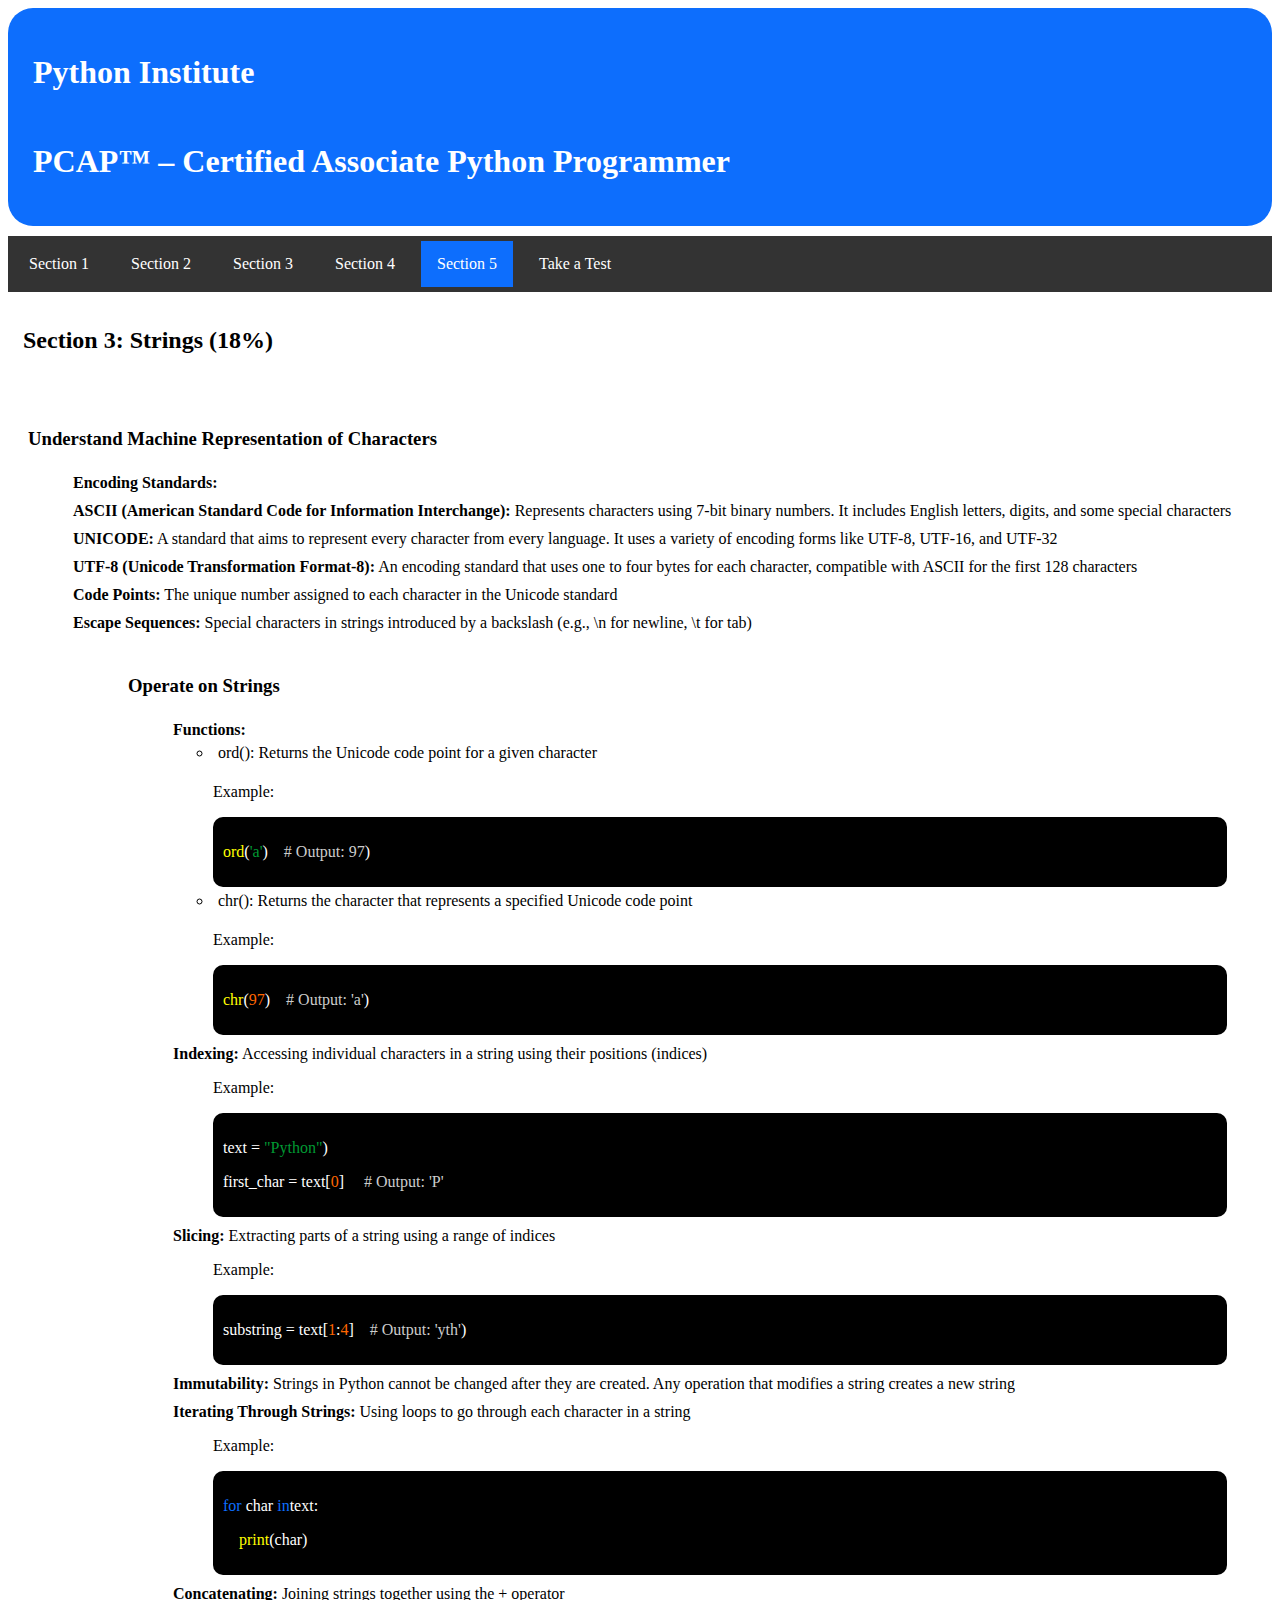
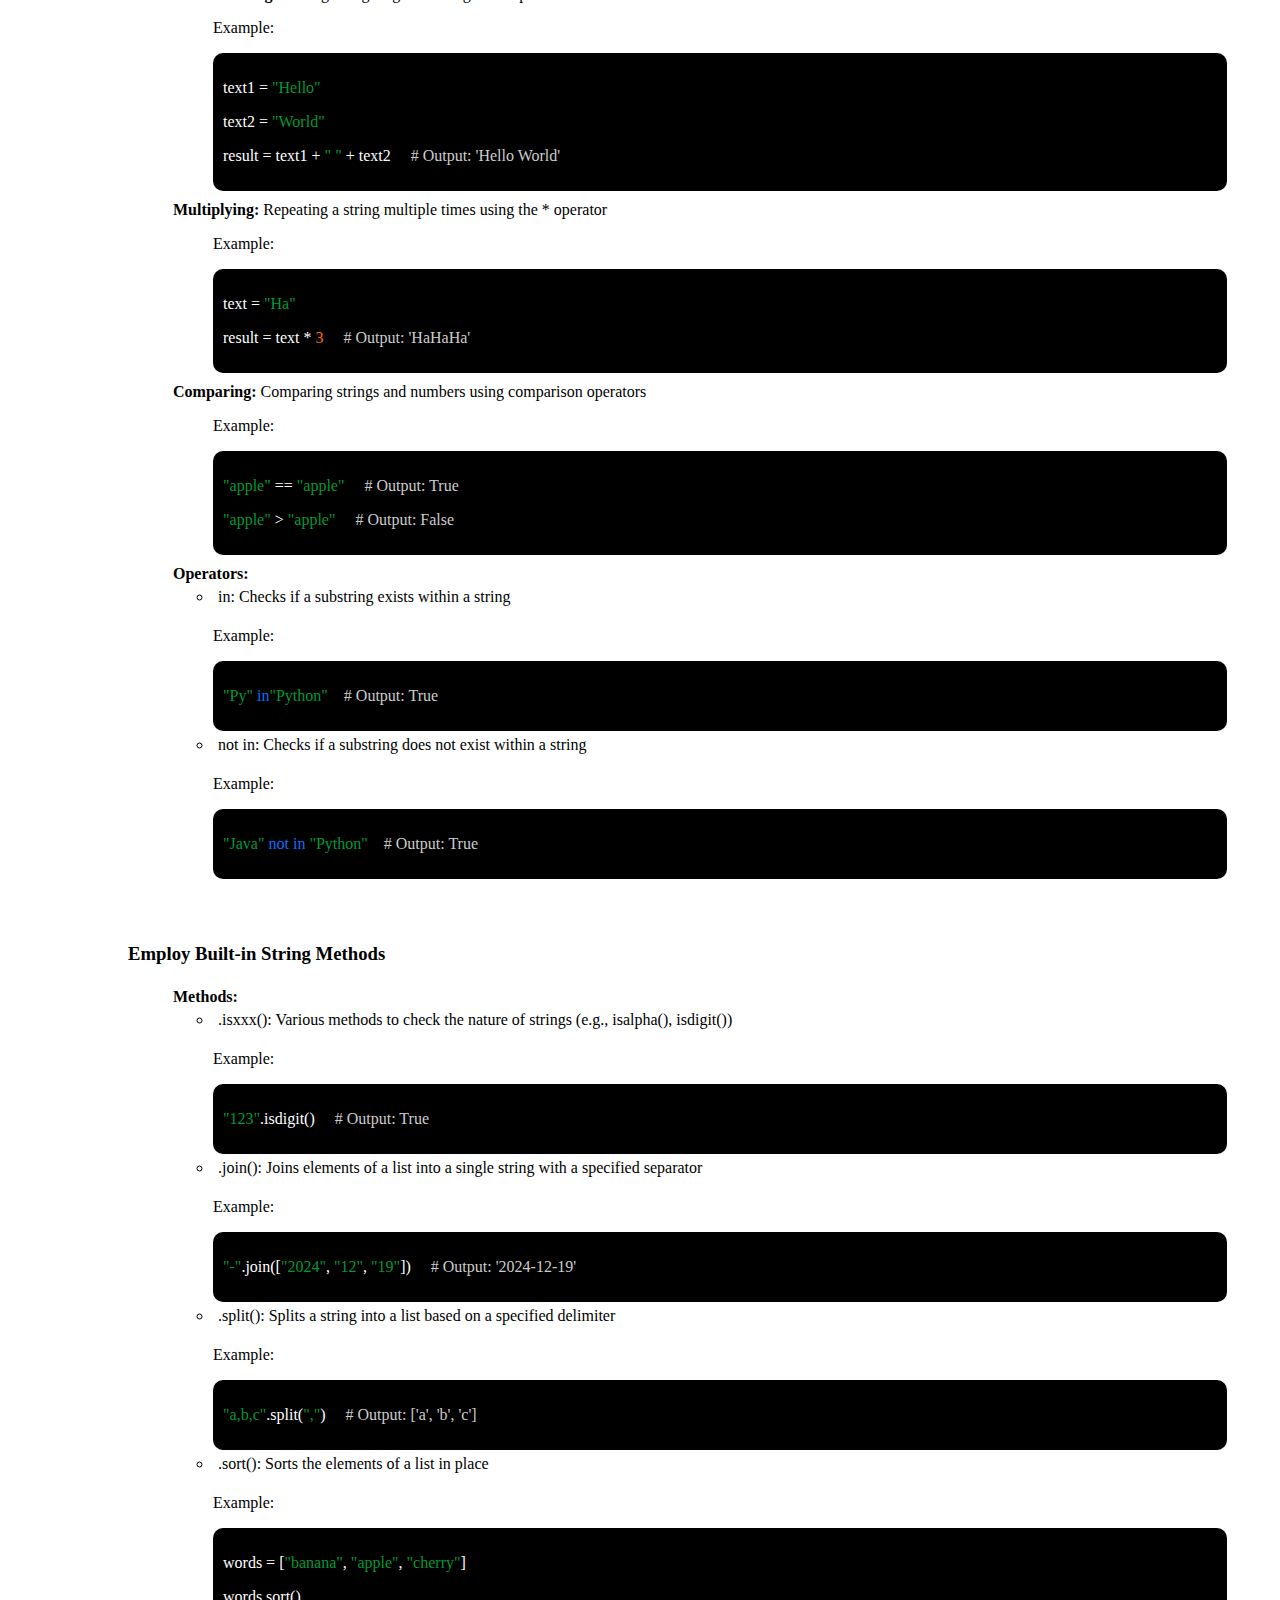
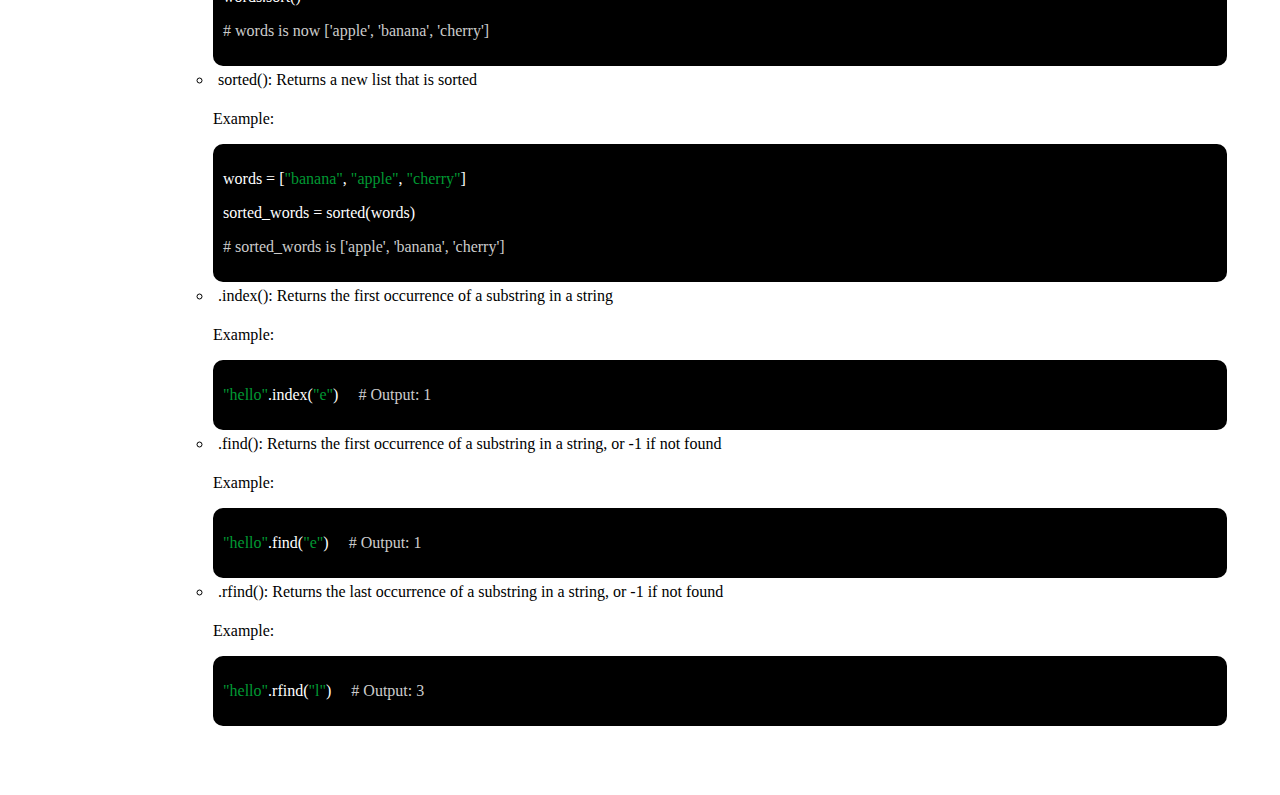
==== section3.html @ e67885c0 "Add files via upload" ====
<!DOCTYPE html>
<html lang="en">
<head>
  <meta charset="UTF-8">
  <meta name="viewport" content="width=device-width, initial-scale=1.0">
  <title>PCAP Index</title>
  <link rel="stylesheet" href="style.css">
</head>
<body>
	<div class = "heading">
		<h1>Python Institute</h1>
		<h1>PCAP™ – Certified Associate Python Programmer</h1>
	</div>
	<div class="nav_div">
		<ul class="nav_ul">
			<li class="nav_li"><a href="index.html">Section 1</a></li>
			<li class="nav_li"><a href="section2.html">Section 2</a></li>
			<li class="nav_li"><a href="section3.html">Section 3</a></li>
			<li class="nav_li"><a href="section4.html">Section 4</a></li>
			<li class="nav_li"><a href="section5.html" class="active">Section 5</a></li>
			<li class="nav_li"><a href="questions.html">Take a Test</a></li>
		</ul>
	</div>
	
	<div>
		<h2>Section 3: Strings (18%)</h2>
		<div>
			<div class="section_notes">
				<h3>Understand Machine Representation of Characters</h3>
				<ul>
					<li><b>Encoding Standards:</b>
						<li><b>ASCII (American Standard Code for Information Interchange):</b> Represents characters using 7-bit binary numbers. It includes English letters, digits, and some special characters</li>
						<li><b>UNICODE:</b> A standard that aims to represent every character from every language. It uses a variety of encoding forms like UTF-8, UTF-16, and UTF-32</li>
						<li><b>UTF-8 (Unicode Transformation Format-8):</b> An encoding standard that uses one to four bytes for each character, compatible with ASCII for the first 128 characters</li>
						<li><b>Code Points:</b> The unique number assigned to each character in the Unicode standard</li>
						<li><b>Escape Sequences:</b> Special characters in strings introduced by a backslash (e.g., \n for newline, \t for tab)</li>
					</li>
				<ul>
			<div class="section_notes">
				<h3>Operate on Strings</h3>
				<ul>
					<li><b>Functions:</b>
						<ul>
							<li class="sub_list">ord(): Returns the Unicode code point for a given character</li>
							<p>Example:</p>
							<div class="code_example">
								<p><span class="yellow_font">ord</span>(<span class="green_font">'a'</span>)<span class="grey_font">&emsp;# Output: 97</span>)</p>
							</div>	
							<li class="sub_list">chr(): Returns the character that represents a specified Unicode code point</li>
							<p>Example:</p>
							<div class="code_example">
								<p><span class="yellow_font">chr</span>(<span class="orange_font">97</span>)<span class="grey_font">&emsp;# Output: 'a'</span>)</p>
							</div>
						</ul>
					</li>
					<li><b>Indexing:</b> Accessing individual characters in a string using their positions (indices)
						<ul>
							<p>Example:</p>
							<div class="code_example">
								<p>text = <span class="green_font">"Python"</span>)</p>
								<p>first_char = text[<span class="orange_font">0</span>] &emsp;<span class="grey_font"># Output: 'P'</span>
							</div>
						</ul>
					</li>
					<li><b>Slicing:</b> Extracting parts of a string using a range of indices
						<ul>
							<p>Example:</p>
							<div class="code_example">
								<p>substring = text[<span class="orange_font">1</span>:<span class="orange_font">4</span>]<span class="grey_font">&emsp;# Output: 'yth'</span>)</p>
							</div>
						</ul>
					</li>
					<li><b>Immutability:</b> Strings in Python cannot be changed after they are created. Any operation that modifies a string creates a new string</li>
					<li><b>Iterating Through Strings:</b> Using loops to go through each character in a string
						<ul>
							<p>Example:</p>
							<div class="code_example">
								<p><span class="blue_font">for</span> char<span class="blue_font"> in</span>text:</p>
								<p>&emsp;<span class="yellow_font">print</span>(char)</p>
							</div>
						</ul>
					<li><b>Concatenating:</b> Joining strings together using the + operator
						<ul>
							<p>Example:</p>
							<div class="code_example">
								<p>text1 = <span class="green_font">"Hello"</p>
								<p>text2 = <span class="green_font">"World"</p>
								<p>result = text1 + <span class="green_font">" "</span> + text2 &emsp;<span class="grey_font"># Output: 'Hello World'</span></p>
							</div>
						</ul>
					</li>
					<li><b>Multiplying:</b> Repeating a string multiple times using the * operator
						<ul>
							<p>Example:</p>
							<div class="code_example">
								<p>text = <span class="green_font">"Ha"</span></p>
								<p>result = text * <span class="orange_font">3 &emsp;</span><span class="grey_font"># Output: 'HaHaHa'</span></p>
							</div>
						</ul>
					</li>
					<li><b>Comparing:</b> Comparing strings and numbers using comparison operators
						<ul>
							<p>Example:</p>
							<div class="code_example">
								<p><span class="green_font">"apple"</span> == <span class="green_font">"apple"</span> &emsp;<span class="grey_font"># Output: True</span></p>
								<p><span class="green_font">"apple"</span> > <span class="green_font">"apple"</span> &emsp;<span class="grey_font"># Output: False</span></p>
							</div>
						</ul>
					</li>
					<li><b>Operators:</b>
						<ul>
							<li class="sub_list">in: Checks if a substring exists within a string</li>
							<p>Example:</p>
							<div class="code_example">
								<p><span class="green_font">"Py"</span><span class="blue_font"> in</span><span class="green_font">"Python"</span><span class="grey_font">&emsp;# Output: True</span></p>
							</div>	
							<li class="sub_list">not in: Checks if a substring does not exist within a string</li>
							<p>Example:</p>
							<div class="code_example">
								<p><span class="green_font">"Java"</span><span class="blue_font"> not in</span><span class="green_font"> "Python"</span><span class="grey_font">&emsp;# Output: True</span></p>
							</div>
						</ul>
					</li>
				</ul>
			</div>	
			<div class="section_notes">
				<h3>Employ Built-in String Methods</h3>
				<ul>
					<li><b>Methods:</b> 
						<ul>
							<li class="sub_list">.isxxx(): Various methods to check the nature of strings (e.g., isalpha(), isdigit())</li>
							<p>Example:</p>
							<div class="code_example">
								<p><span class="green_font">"123"</span>.isdigit() &emsp;<span class="grey_font"># Output: True</span></p>
							</div>
							<li class="sub_list">.join(): Joins elements of a list into a single string with a specified separator</li>
							<p>Example:</p>
							<div class="code_example">
								<p><span class="green_font">"-"</span>.join([<span class="green_font">"2024"</span>, <span class="green_font">"12"</span>, <span class="green_font">"19"</span>]) &emsp;<span class="grey_font"># Output: '2024-12-19'</span></p>
							</div>
							<li class="sub_list">.split(): Splits a string into a list based on a specified delimiter</li>
							<p>Example:</p>
							<div class="code_example">
								<p><span class="green_font">"a,b,c"</span>.split(<span class="green_font">","</span>) &emsp;<span class="grey_font"># Output: ['a', 'b', 'c']</span></p>
							</div>	
							<li class="sub_list">.sort(): Sorts the elements of a list in place</li>
							<p>Example:</p>
							<div class="code_example">
								<p>words = [<span class="green_font">"banana"</span>, <span class="green_font">"apple"</span>, <span class="green_font">"cherry"</span>]</p>
								<p>words.sort()</p>
								<p><span class="grey_font"># words is now ['apple', 'banana', 'cherry']</span></p>
							</div>
							<li class="sub_list">sorted(): Returns a new list that is sorted</li>
							<p>Example:</p>
							<div class="code_example">
								<p>words = [<span class="green_font">"banana"</span>, <span class="green_font">"apple"</span>, <span class="green_font">"cherry"</span>]</p>
								<p>sorted_words = sorted(words)</p>
								<p><span class="grey_font"># sorted_words is ['apple', 'banana', 'cherry']</span></p>
							</div>	
							<li class="sub_list">.index(): Returns the first occurrence of a substring in a string</li>
							<p>Example:</p>
							<div class="code_example">
								<p><span class="green_font">"hello"</span>.index(<span class="green_font">"e"</span>) &emsp;<span class="grey_font"># Output: 1</span></p>
							</div>	
							<li class="sub_list">.find(): Returns the first occurrence of a substring in a string, or -1 if not found</li>
							<p>Example:</p>
							<div class="code_example">
								<p><span class="green_font">"hello"</span>.find(<span class="green_font">"e"</span>) &emsp;<span class="grey_font"># Output: 1</span></p>
							</div>	
							<li class="sub_list">.rfind(): Returns the last occurrence of a substring in a string, or -1 if not found</li>
							<p>Example:</p>
							<div class="code_example">
								<p><span class="green_font">"hello"</span>.rfind(<span class="green_font">"l"</span>) &emsp;<span class="grey_font"># Output: 3</span></p>
							</div>								
						</ul>
					</li>
				</ul>
			</div>					
		<div>
	</div>
</body>
</html>
---- style.css ----
body {
	font-family: Verdana;
	}
	
.heading {
	font-family: Verdana;
	color: #FFFFFF;
	background-color: #0D6EFD;
	padding: 10px;
	border-radius: 25px;
	}

h1, h2 {
	padding: 15px;
	}

table {
	padding: 15px;
	}

th {
	font-weight: bold;
	padding: 15px;
	padding-top: 5px;
	text-align: left;
	}
	
td {
	padding: 15px;
	padding-top: 5px;
	text-align: left;
	}

.question-container {
    margin-bottom: 20px;
}
	
ul {
	list-style-type: none;
	}
	
li {
	padding: 5px;
	}

input[type=radio] { 
	margin-right: 20px; 
	}
	
input[type=checkbox] { 
	margin-right: 20px; 
	}
	
img {
    max-width: 100%;
    height: auto;
}
	
.href_button {
	font-size: 16px;
	font-family: Verdana;
	text-align:center;
	color: #FFFFFF;
	background-color: #0D6EFD;
	padding: 10px;	
	border-radius: 10px;
	display: block; 
	margin: 10px auto; 	
	}

.code_example {
	color: #FFFFFF;
	background-color: #000000;
	border-radius: 10px;
	padding: 10px;
	}
	
.blue_font {
	color: #0D6EFD;
	}

.yellow_font {
	color: #FFFF00;
	}
	
.orange_font {
	color: #FF6600;
	}
	
.grey_font {
	color: #CCCCCC;
	}

.green_font {
	color: #009933;
	}
	
.purple_font {
	color: #3333CC;
	}
	
.section_notes {
	padding: 20px;
	}	

.nav_div {
	margin: 10px auto;
	}
	
.nav_ul {
	list-style-type: none;
	margin: 0;
	padding: 0;
	overflow: hidden;
	background-color: #333;	
	}
	
.nav_li {
	float: left;
	}
	
.nav_li a {
	display: block;
    color: white;
    text-align: center;
    padding: 14px 16px;
    text-decoration: none;
	}
	
/* Change the link color to #111 (black) on hover */
.nav_li a:hover {
  background-color: #111;
	}
	
/* Change color of active nav link */
.active {
  background-color: #0D6EFD;
}

.sub_list {
	list-style-type: circle;
	}
	
/* Change color of correct answers after submit not currently used*/ 	
.correct {
	color: #FFFFFF
	background-color: #10EF47
	}
	
button {
	font-size: 16px;
	font-family: Verdana;
	text-align:center;
	color: #FFFFFF;
	background-color: #0D6EFD;
	padding: 10px;
	border-radius: 10px;
	display: block; 
	margin: 10px auto; 	
	}
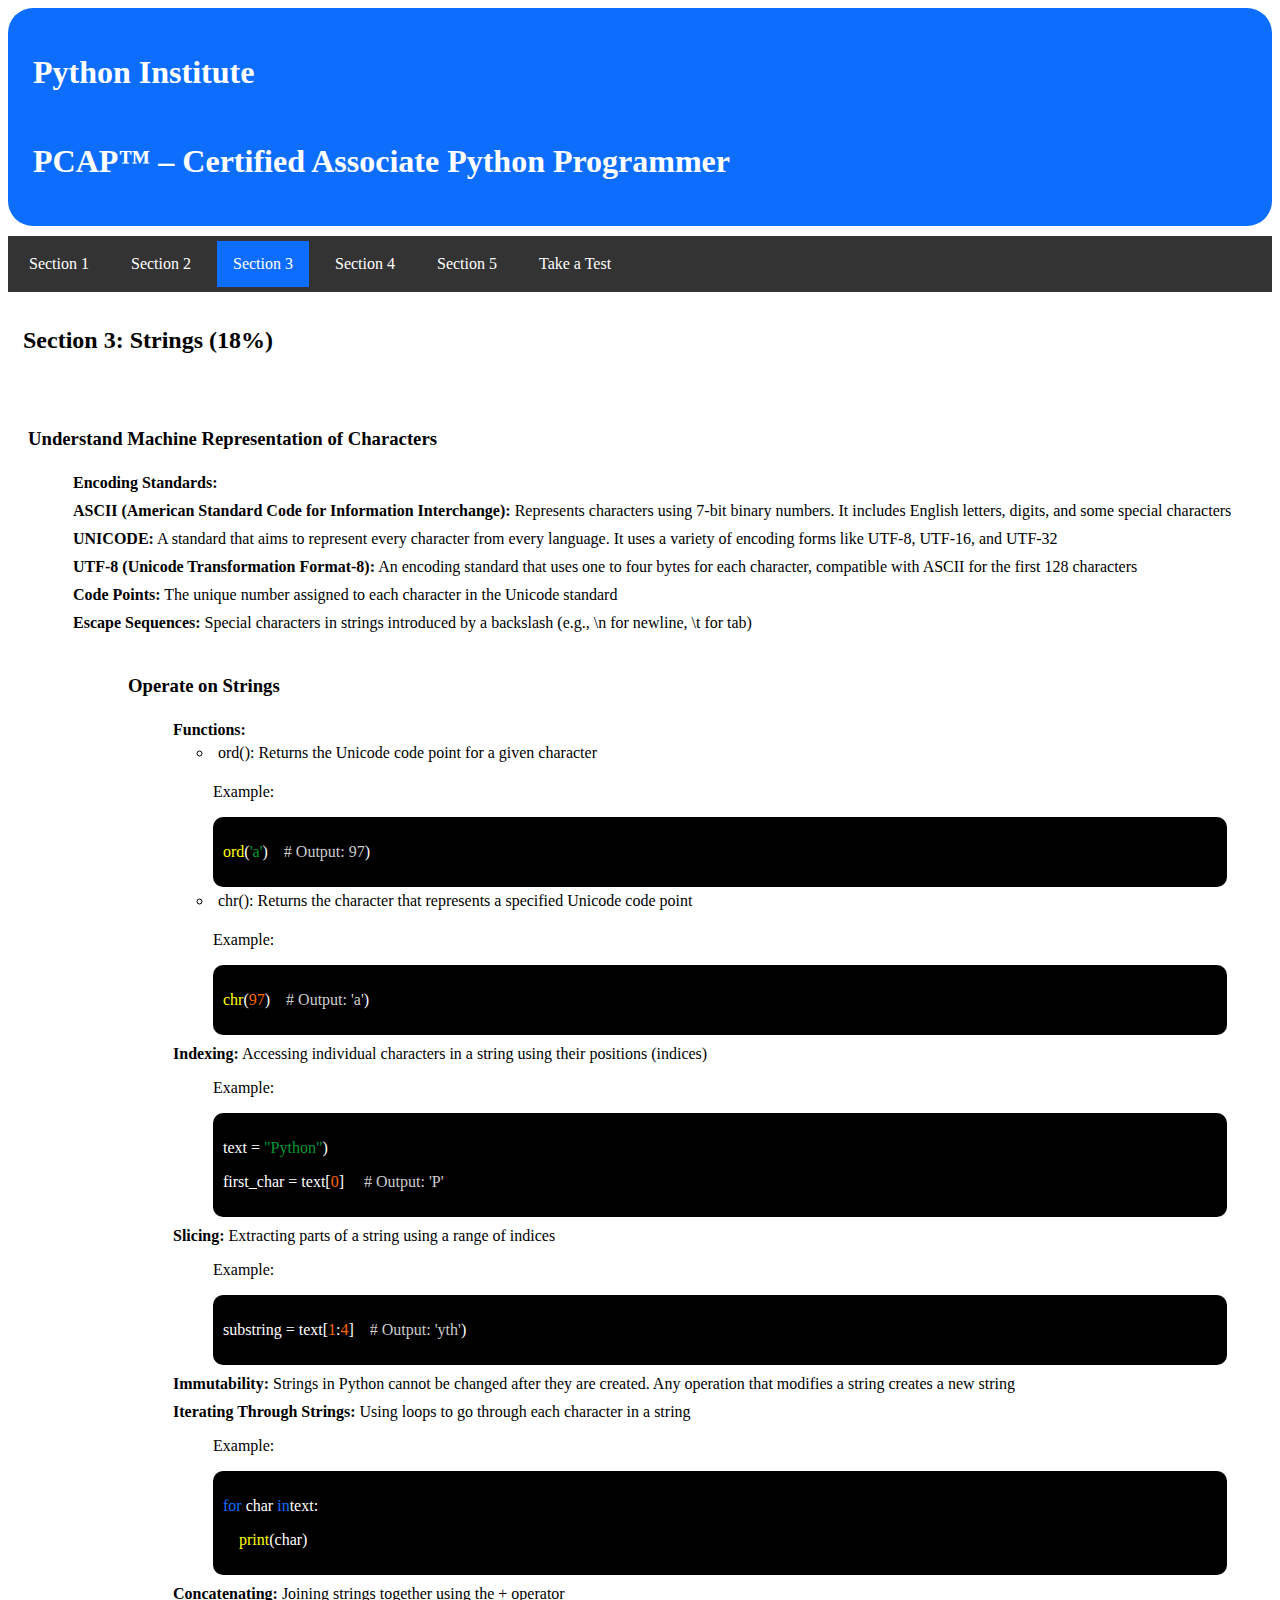
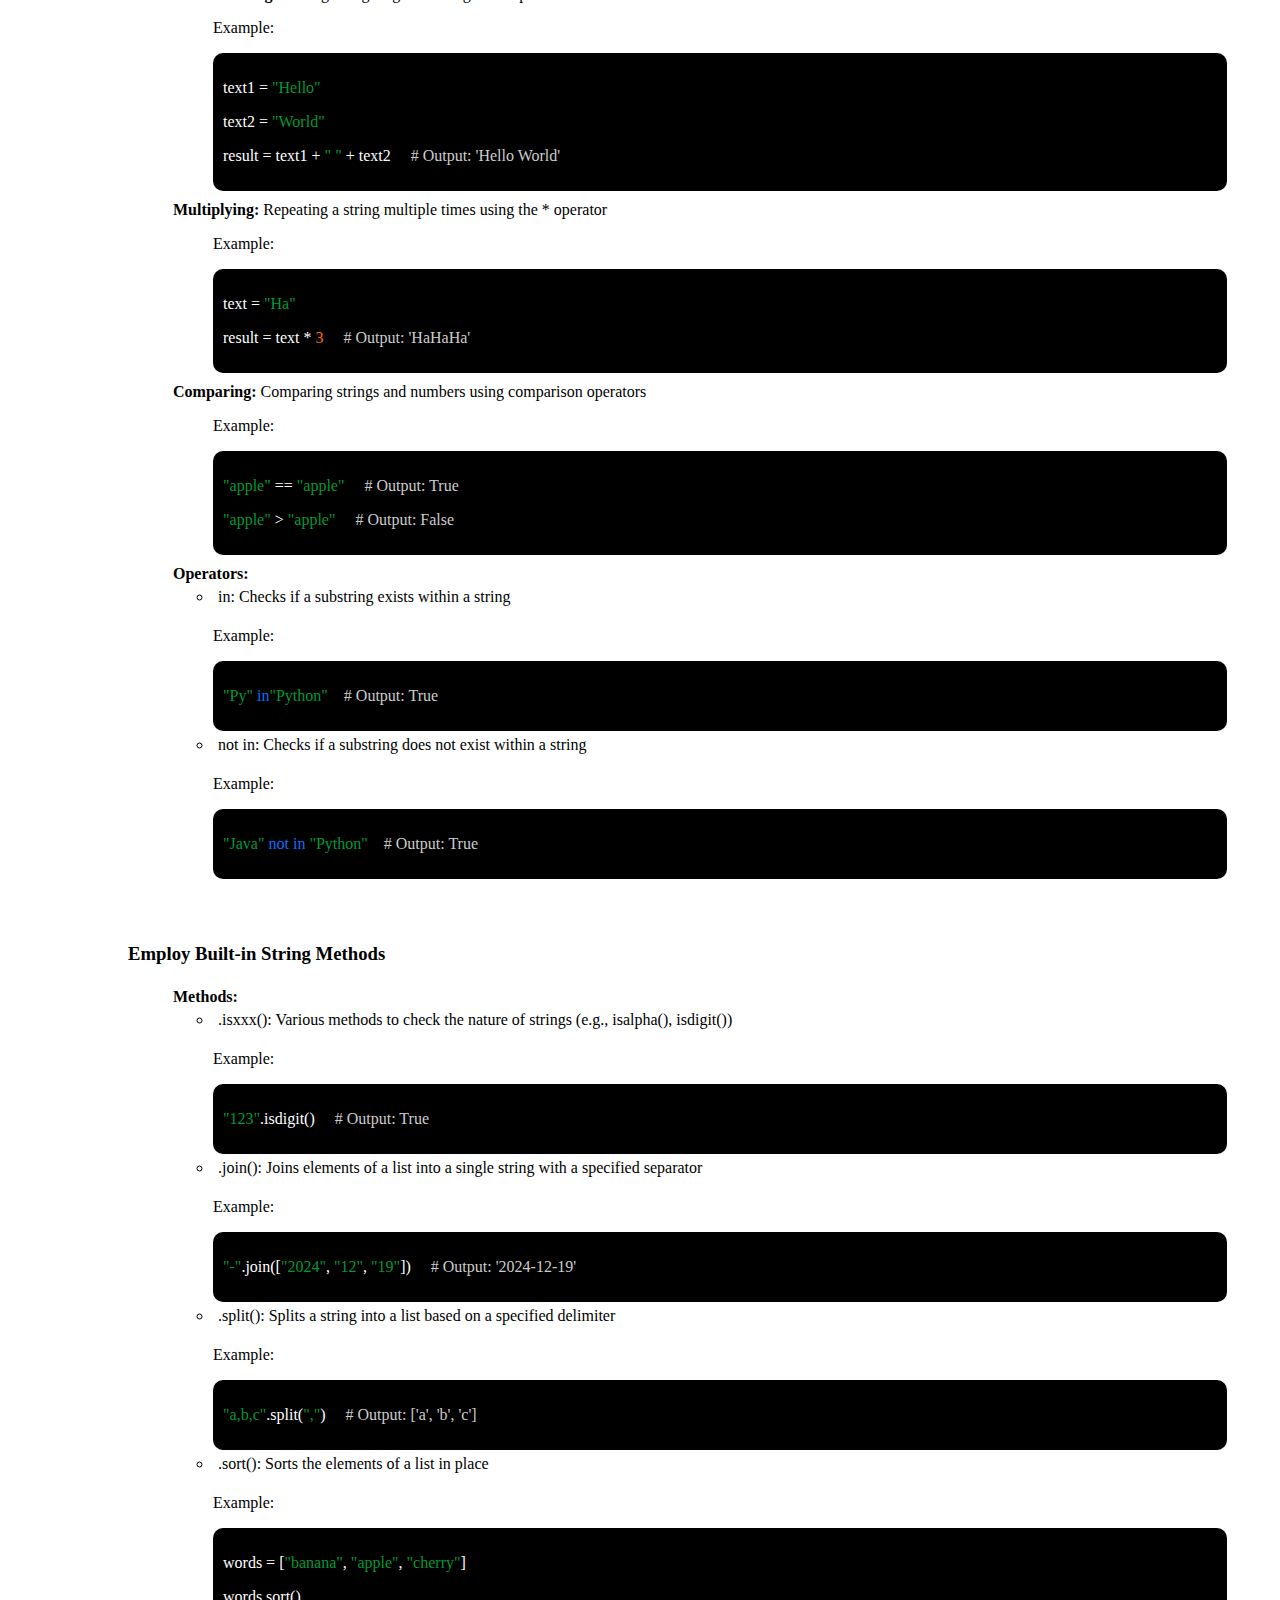
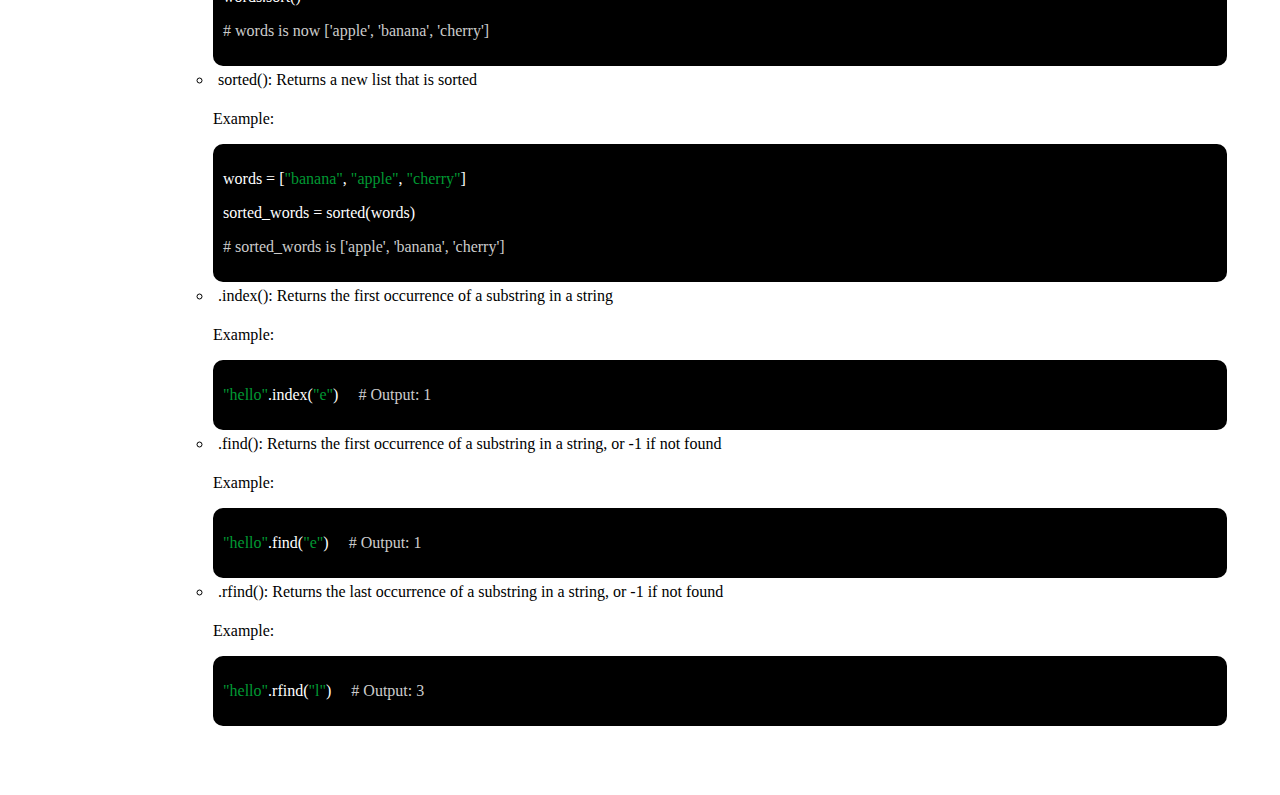
==== commit 6a503046: "Add files via upload" ====
--- a/section3.html
+++ b/section3.html
@@ -15,9 +15,9 @@
 		<ul class="nav_ul">
 			<li class="nav_li"><a href="index.html">Section 1</a></li>
 			<li class="nav_li"><a href="section2.html">Section 2</a></li>
-			<li class="nav_li"><a href="section3.html">Section 3</a></li>
+			<li class="nav_li"><a href="section3.html" class="active">Section 3</a></li>
 			<li class="nav_li"><a href="section4.html">Section 4</a></li>
-			<li class="nav_li"><a href="section5.html" class="active">Section 5</a></li>
+			<li class="nav_li"><a href="section5.html">Section 5</a></li>
 			<li class="nav_li"><a href="questions.html">Take a Test</a></li>
 		</ul>
 	</div>
